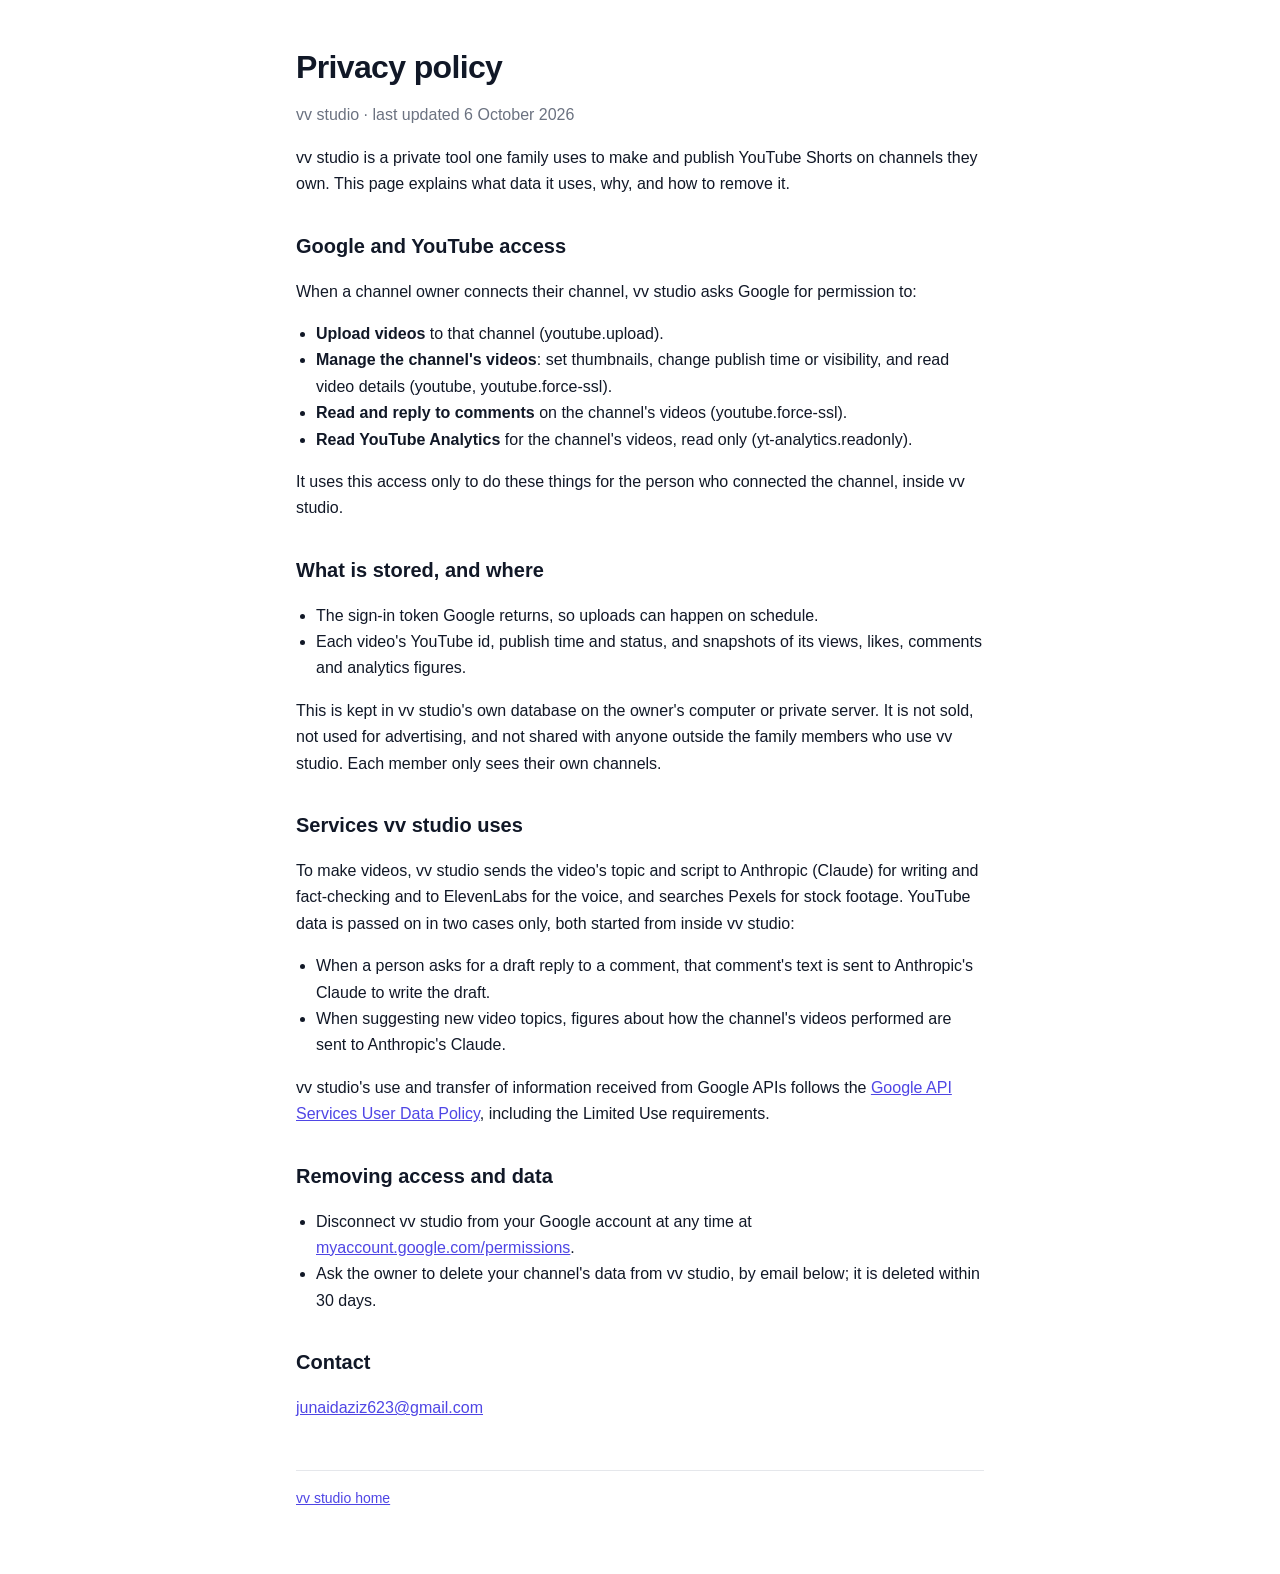
==== privacy.html @ 9658fede "vv studio: home page and privacy policy Co-Authored-By: Claude Opus 5.5 <noreply@anthropic.com>" ====
<!doctype html>
<html lang="en">
<head>
<meta charset="utf-8">
<meta name="viewport" content="width=device-width, initial-scale=1">
<title>Privacy policy · vv studio</title>
<link rel="stylesheet" href="style.css">
</head>
<body>
<main>
  <h1>Privacy policy</h1>
  <p class="muted">vv studio · last updated 6 October 2026</p>

  <p>vv studio is a private tool one family uses to make and publish YouTube Shorts on channels they own. This page explains what data it uses, why, and how to remove it.</p>

  <h2>Google and YouTube access</h2>
  <p>When a channel owner connects their channel, vv studio asks Google for permission to:</p>
  <ul>
    <li><b>Upload videos</b> to that channel (youtube.upload).</li>
    <li><b>Manage the channel's videos</b>: set thumbnails, change publish time or visibility, and read video details (youtube, youtube.force-ssl).</li>
    <li><b>Read and reply to comments</b> on the channel's videos (youtube.force-ssl).</li>
    <li><b>Read YouTube Analytics</b> for the channel's videos, read only (yt-analytics.readonly).</li>
  </ul>
  <p>It uses this access only to do these things for the person who connected the channel, inside vv studio.</p>

  <h2>What is stored, and where</h2>
  <ul>
    <li>The sign-in token Google returns, so uploads can happen on schedule.</li>
    <li>Each video's YouTube id, publish time and status, and snapshots of its views, likes, comments and analytics figures.</li>
  </ul>
  <p>This is kept in vv studio's own database on the owner's computer or private server. It is not sold, not used for advertising, and not shared with anyone outside the family members who use vv studio. Each member only sees their own channels.</p>

  <h2>Services vv studio uses</h2>
  <p>To make videos, vv studio sends the video's topic and script to Anthropic (Claude) for writing and fact-checking and to ElevenLabs for the voice, and searches Pexels for stock footage. YouTube data is passed on in two cases only, both started from inside vv studio:</p>
  <ul>
    <li>When a person asks for a draft reply to a comment, that comment's text is sent to Anthropic's Claude to write the draft.</li>
    <li>When suggesting new video topics, figures about how the channel's videos performed are sent to Anthropic's Claude.</li>
  </ul>
  <p>vv studio's use and transfer of information received from Google APIs follows the <a href="https://developers.google.com/terms/api-services-user-data-policy">Google API Services User Data Policy</a>, including the Limited Use requirements.</p>

  <h2>Removing access and data</h2>
  <ul>
    <li>Disconnect vv studio from your Google account at any time at <a href="https://myaccount.google.com/permissions">myaccount.google.com/permissions</a>.</li>
    <li>Ask the owner to delete your channel's data from vv studio, by email below; it is deleted within 30 days.</li>
  </ul>

  <h2>Contact</h2>
  <p><a href="mailto:junaidaziz623@gmail.com">junaidaziz623@gmail.com</a></p>

  <footer><a href="index.html">vv studio home</a></footer>
</main>
</body>
</html>
---- style.css ----
:root { --bg: #ffffff; --ink: #111827; --muted: #6b7280; --line: #e5e7eb; --accent: #4f46e5; color-scheme: light; }
@media (prefers-color-scheme: dark) { :root { --bg: #0b0d12; --ink: #eef0f4; --muted: #8b93a3; --line: #232834; --accent: #8b8cf8; color-scheme: dark; } }
* { box-sizing: border-box; }
body { margin: 0; background: var(--bg); color: var(--ink); font: 16px/1.65 -apple-system, BlinkMacSystemFont, "Segoe UI", Roboto, sans-serif; }
main { max-width: 720px; margin: 0 auto; padding: 48px 16px 64px; }
h1 { font-size: 32px; line-height: 1.2; letter-spacing: -.02em; margin: 0 0 8px; }
h2 { font-size: 20px; margin: 32px 0 8px; }
p, li { color: var(--ink); }
.muted { color: var(--muted); }
a { color: var(--accent); }
ul { padding-left: 20px; }
footer { margin-top: 48px; padding-top: 16px; border-top: 1px solid var(--line); color: var(--muted); font-size: 14px; }
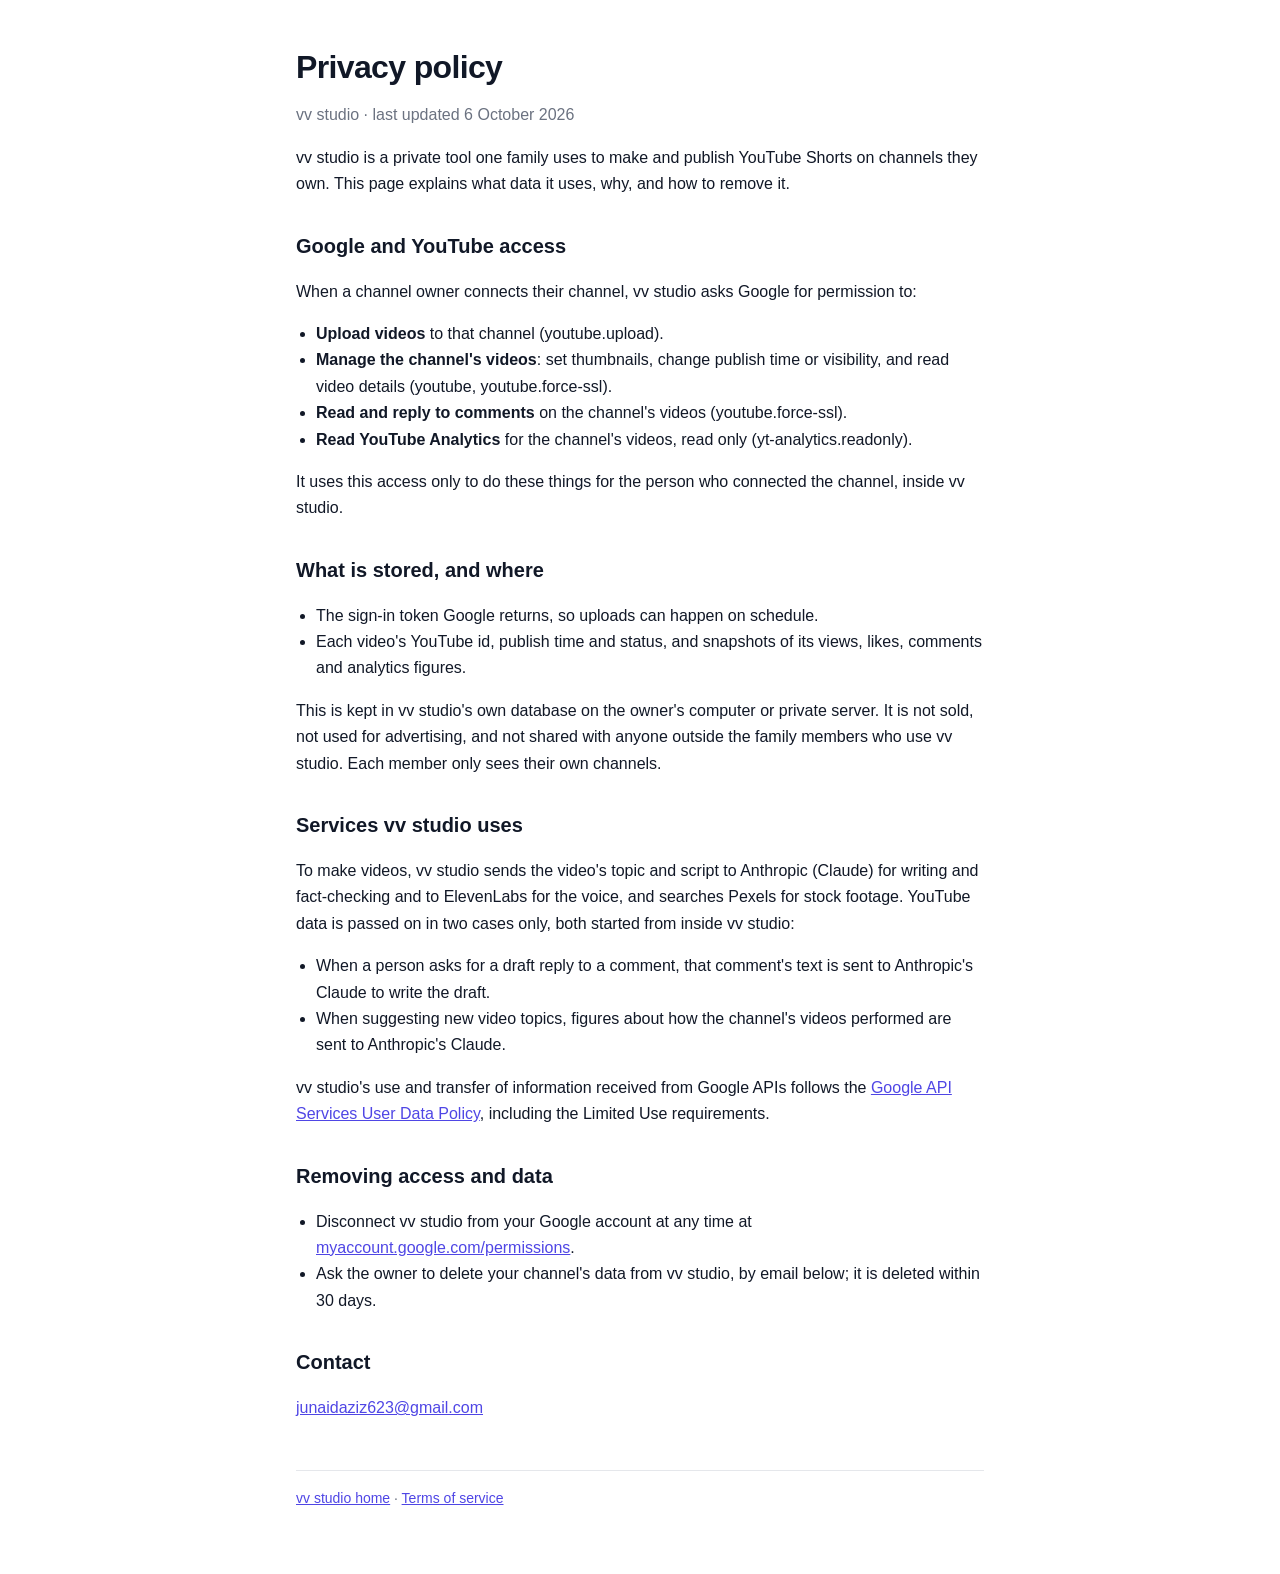
==== commit fab6096b: "Add terms of service; link it from home and privacy pages Co-Authored-By: Claude Opus 5.5 <noreply@a" ====
--- a/privacy.html
+++ b/privacy.html
@@ -47,7 +47,7 @@
   <h2>Contact</h2>
   <p><a href="mailto:junaidaziz623@gmail.com">junaidaziz623@gmail.com</a></p>
 
-  <footer><a href="index.html">vv studio home</a></footer>
+  <footer><a href="index.html">vv studio home</a> · <a href="terms.html">Terms of service</a></footer>
 </main>
 </body>
 </html>
